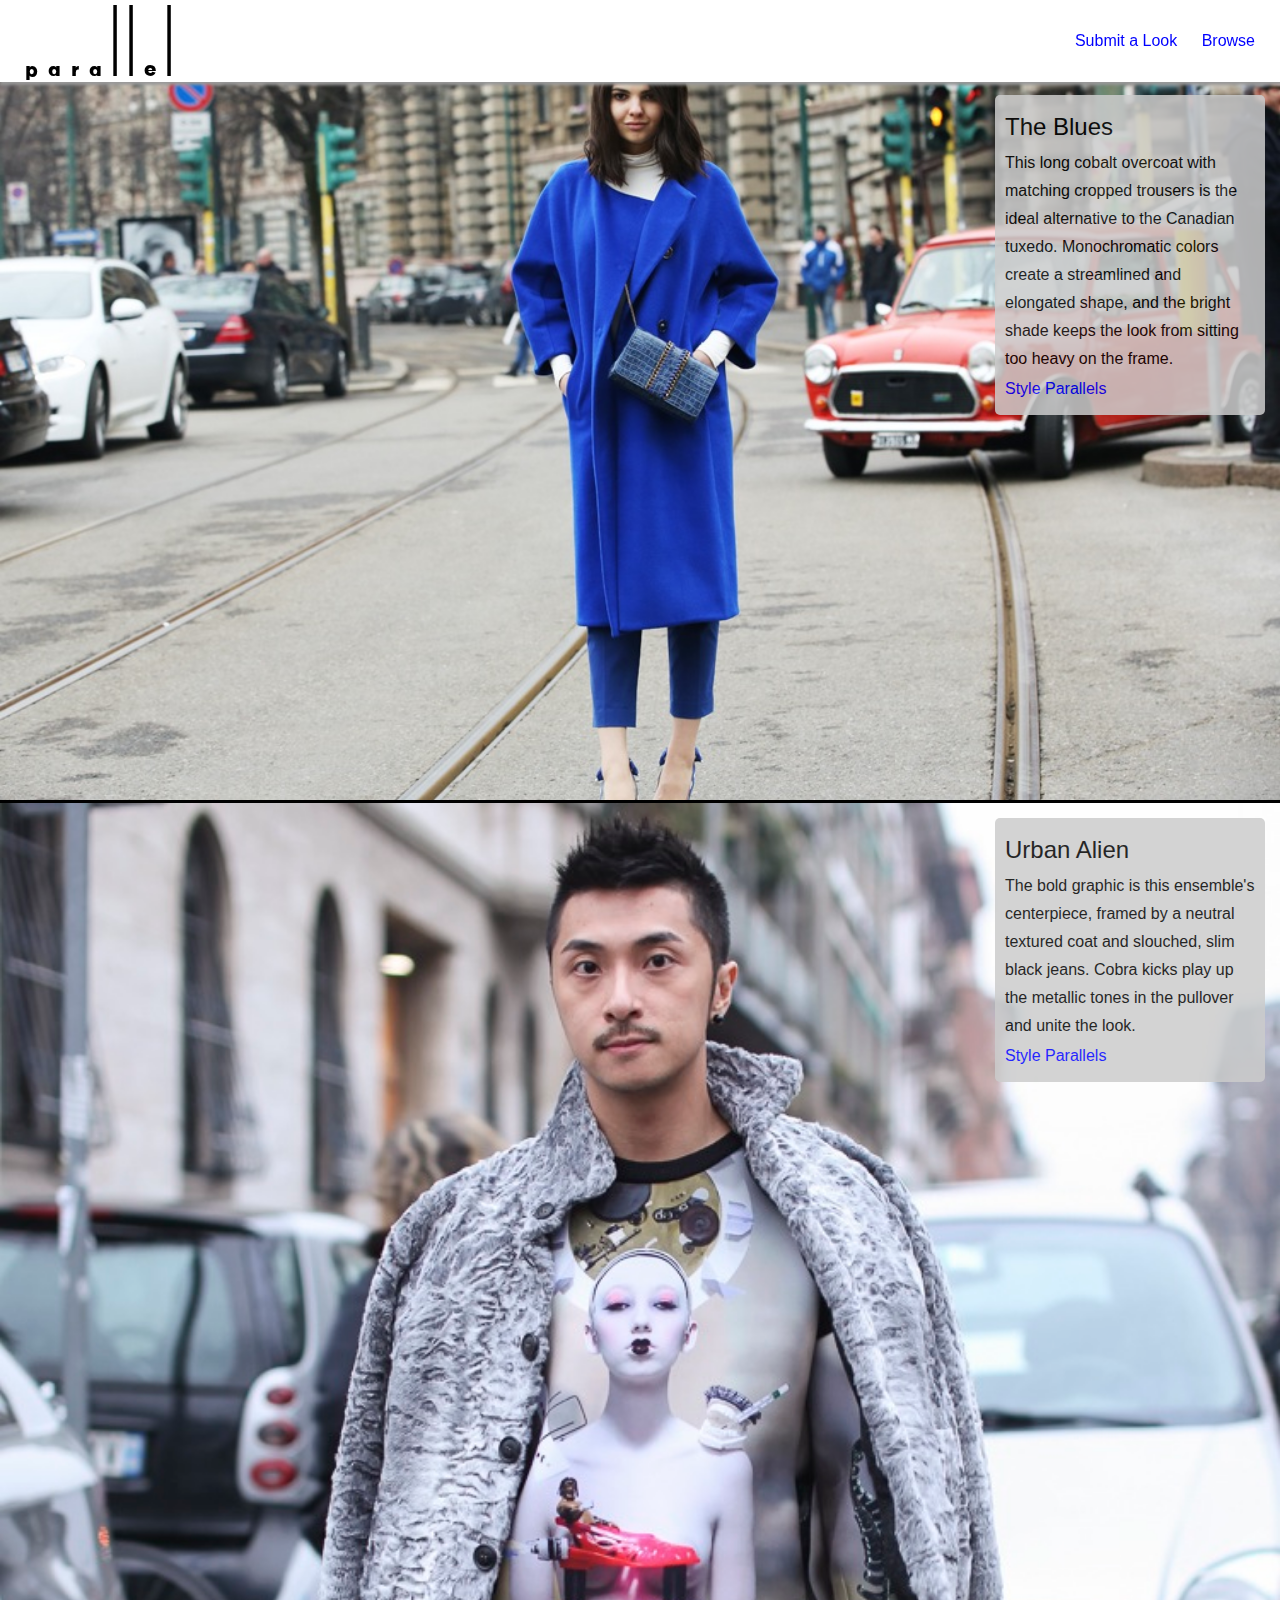
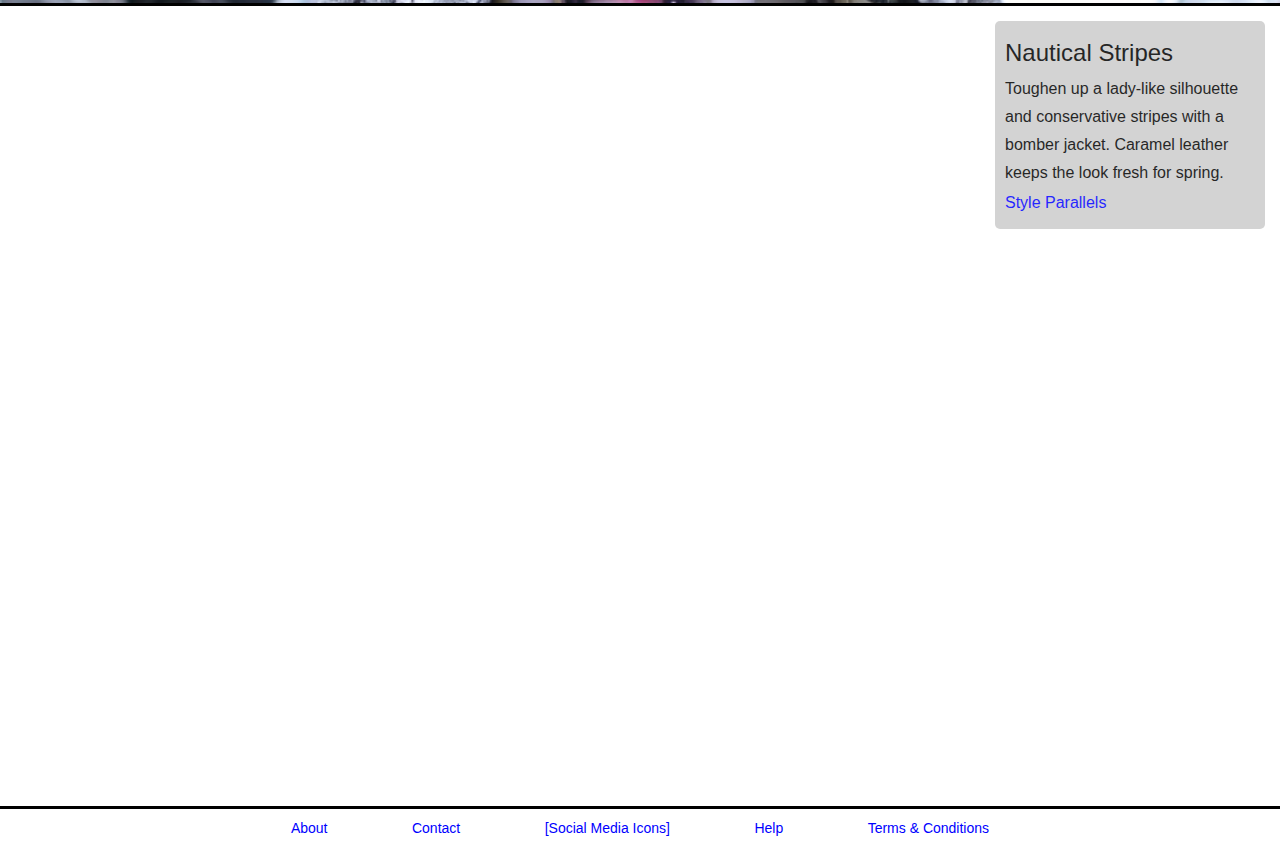
==== index.html @ 2981abd0 "First commit" ====
<!DOCTYPE html>
<html lang="en">
  <head>
    <link type="text/css" rel="stylesheet" href="file.css">
    <meta charset="utf-8">
    <title>Para||e|</title>
  </head>
  <body>
    <header>
        <h1>Parallel</h1>
        <nav>
            <ul>
                <li><a href="#">Submit a Look</a></li>
                <li><a href="#">Browse</a></li>
            </ul>
        </nav>
    </header>
    <section class="look1">
        <div class="infobox1">
            <h2>The Blues</h2>
                <p>This long cobalt overcoat with matching cropped trousers is the ideal alternative to the Canadian tuxedo. Monochromatic colors create a streamlined and elongated shape, and the bright shade keeps the look from sitting too heavy on the frame.</p>
            <ul>
                <li><a href="#">Style Parallels</a></li>
            </ul>
        </div>
	</section>
	 <section class="look2">
        <div class="infobox2">
            <h2>Urban Alien</h2>
                <p>The bold graphic is this ensemble's centerpiece, framed by a neutral textured coat and slouched, slim black jeans. Cobra kicks play up the metallic tones in the pullover and unite the look.</p>
            <ul>
                <li><a href="#">Style Parallels</a></li>
            </ul>
        </div>
	</section>
	<section class="look3">
        <div class="infobox3">
            <h2>Nautical Stripes</h2>
                <p>Toughen up a lady-like silhouette and conservative stripes with a bomber jacket. Caramel leather keeps the look fresh for spring.</p>
            <ul>
                <li><a href="#">Style Parallels</a></li>
            </ul>
        </div>
	</section>

    <footer>
        <ul>
            <li><a href="#">About</a></li>
            <li><a href="#">Contact</a></li>
            <li><a href="#">[Social Media Icons]</a></li> 
            <li><a href="#">Help</a></li>
            <li><a href="#">Terms & Conditions</a></li>
        </ul>
    </footer>
  </body>
</html>
---- file.css ----
/* http://meyerweb.com/eric/tools/css/reset/ 
   v2.0 | 20110126
   License: none (public domain)
*/

html, body, div, span, applet, object, iframe,
h1, h2, h3, h4, h5, h6, p, blockquote, pre,
a, abbr, acronym, address, big, cite, code,
del, dfn, em, img, ins, kbd, q, s, samp,
small, strike, strong, sub, sup, tt, var,
b, u, i, center,
dl, dt, dd, ol, ul, li,
fieldset, form, label, legend,
table, caption, tbody, tfoot, thead, tr, th, td,
article, aside, canvas, details, embed, 
figure, figcaption, footer, header, hgroup, 
menu, nav, output, ruby, section, summary,
time, mark, audio, video {
	margin: 0;
	padding: 0;
	border: 0;
	font-size: 100%;
	font: inherit;
	vertical-align: baseline;
}
/* HTML5 display-role reset for older browsers */
article, aside, details, figcaption, figure, 
footer, header, hgroup, menu, nav, section {
	display: block;
}
body {
	line-height: 1;
}
ol, ul {
	list-style: none;
}
blockquote, q {
	quotes: none;
}
blockquote:before, blockquote:after,
q:before, q:after {
	content: '';
	content: none;
}
table {
	border-collapse: collapse;
	border-spacing: 0;
}




/* Custom Styles */


body {
	background-color: #ffffff;
	font-family: helvetica, arial, sans-serif;
	font-size: 100%;
}

/* Fonts */

@font-face {
	font-family: thiamine;
	src: url('../fonts/thiamine.ttf'),
}

/* Header */

header {
	background-color: #ffffff;
	padding: 5px;
	position: fixed;
    -webkit-box-shadow: 0px 3px 3px 0px #999;
			box-shadow: 0px 3px 3px 0px #999;
	width: 100%;
	z-index: 1000;
}

h1 {
	color: #000000;
	float: left;
	font-family: thiamine, helvetica, arial, sans-serif;
	font-size: 4.5em;
	letter-spacing: 10px;
	padding: 0 20px;
	position: relative;
	top: 5px;
	text-transform: uppercase;
}

nav {
	float: right;
	padding: 5px 20px;
	position: relative;
	top: 15px;
}

nav ul {
	list-style-type: none;
}

nav ul li {
	display: inline;
	font-family: helvetica, arial, sans-serif;
	font-size: 1em;
	padding: 10px;
}

nav a {
	color: blue;
	font-family: helvetica, arial, sans-serif;
	text-decoration: none;
}

nav a:hover {
	color: orange;
	font-family: helvetica, arial, sans-serif;
}

/* Clearfix */

.clearfix:before,
.clearfix:after {
  content: "";
  display: table;
}
.clearfix:after {
  clear: both;
}




/* Outfits */

.look1 {
	background: url(bluecoat.jpg) no-repeat;
	background-size: cover;
	border-bottom: 3px solid black;
	height: 800px;
	position: relative;
	width: 100%;
}


.look2 {
	background: url(menswear.jpg) no-repeat;
	background-size: cover;
	border-bottom: 3px solid black;
	height: 800px;
	position: relative;
	width: 100%;
}

.look3 {
	background: url(apstripes.jpg) no-repeat;
	background-size: cover;
	border-bottom: 3px solid black;
	height: 800px;
	position: relative;
	width: 100%;
}

/* Outfit Info Boxes */

.infobox1 {
	background-color: #cccccc;
	border-radius: 5px;
	opacity:0.85;
	padding: 10px;
	position: absolute;
	right: 15px;
	top: 95px;
	width: 250px;
}

.infobox2 {
	background-color: #cccccc;
	border-radius: 5px;
	opacity:0.85;
	padding: 10px;
	position: absolute;
	right: 15px;
	top: 15px;
	width: 250px;
}

.infobox3 {
	background-color: #cccccc;
	border-radius: 5px;
	opacity:0.85;
	padding: 10px;
	position: absolute;
	right: 15px;
	top: 15px;
	width: 250px;
}

h2 {
	font-family: futura, helvetica, arial, sans-serif;
	font-size: 1.5em;
	margin: 0 auto;
	padding: 10px 0;
}

p {
	font-family: helvetica, arial, sans-serif;
	font-size: 1em;
	line-height: 1.75em;
}

a {
	color: blue;
	font-family: helvetica, arial, sans-serif;
	text-decoration: none;
}

a:hover {
	color: orange;
	font-family: helvetica, arial, sans-serif;
}

ul {
	list-style-type: none;
}

ul li {
	font-family: helvetica, arial, sans-serif;
	line-height: 2em;
}





/* Footer */

footer {
	background-color: #ffffff;
	bottom: 0%;
	margin-top: 5px;
	text-align: center;
	width: 100%;
	z-index: 1000;
}

footer ul {
	list-style-type: none;
}

footer ul li {
	display: inline;
	font-family: helvetica, arial, sans-serif;
	font-size: 0.875em;
	padding: 10px 40px;
}

footer a {
	font-family: helvetica, arial, sans-serif;
	color: blue;
	text-decoration: none;
}

footer a:hover {
	color: orange;
	font-family: helvetica, arial, sans-serif;
}
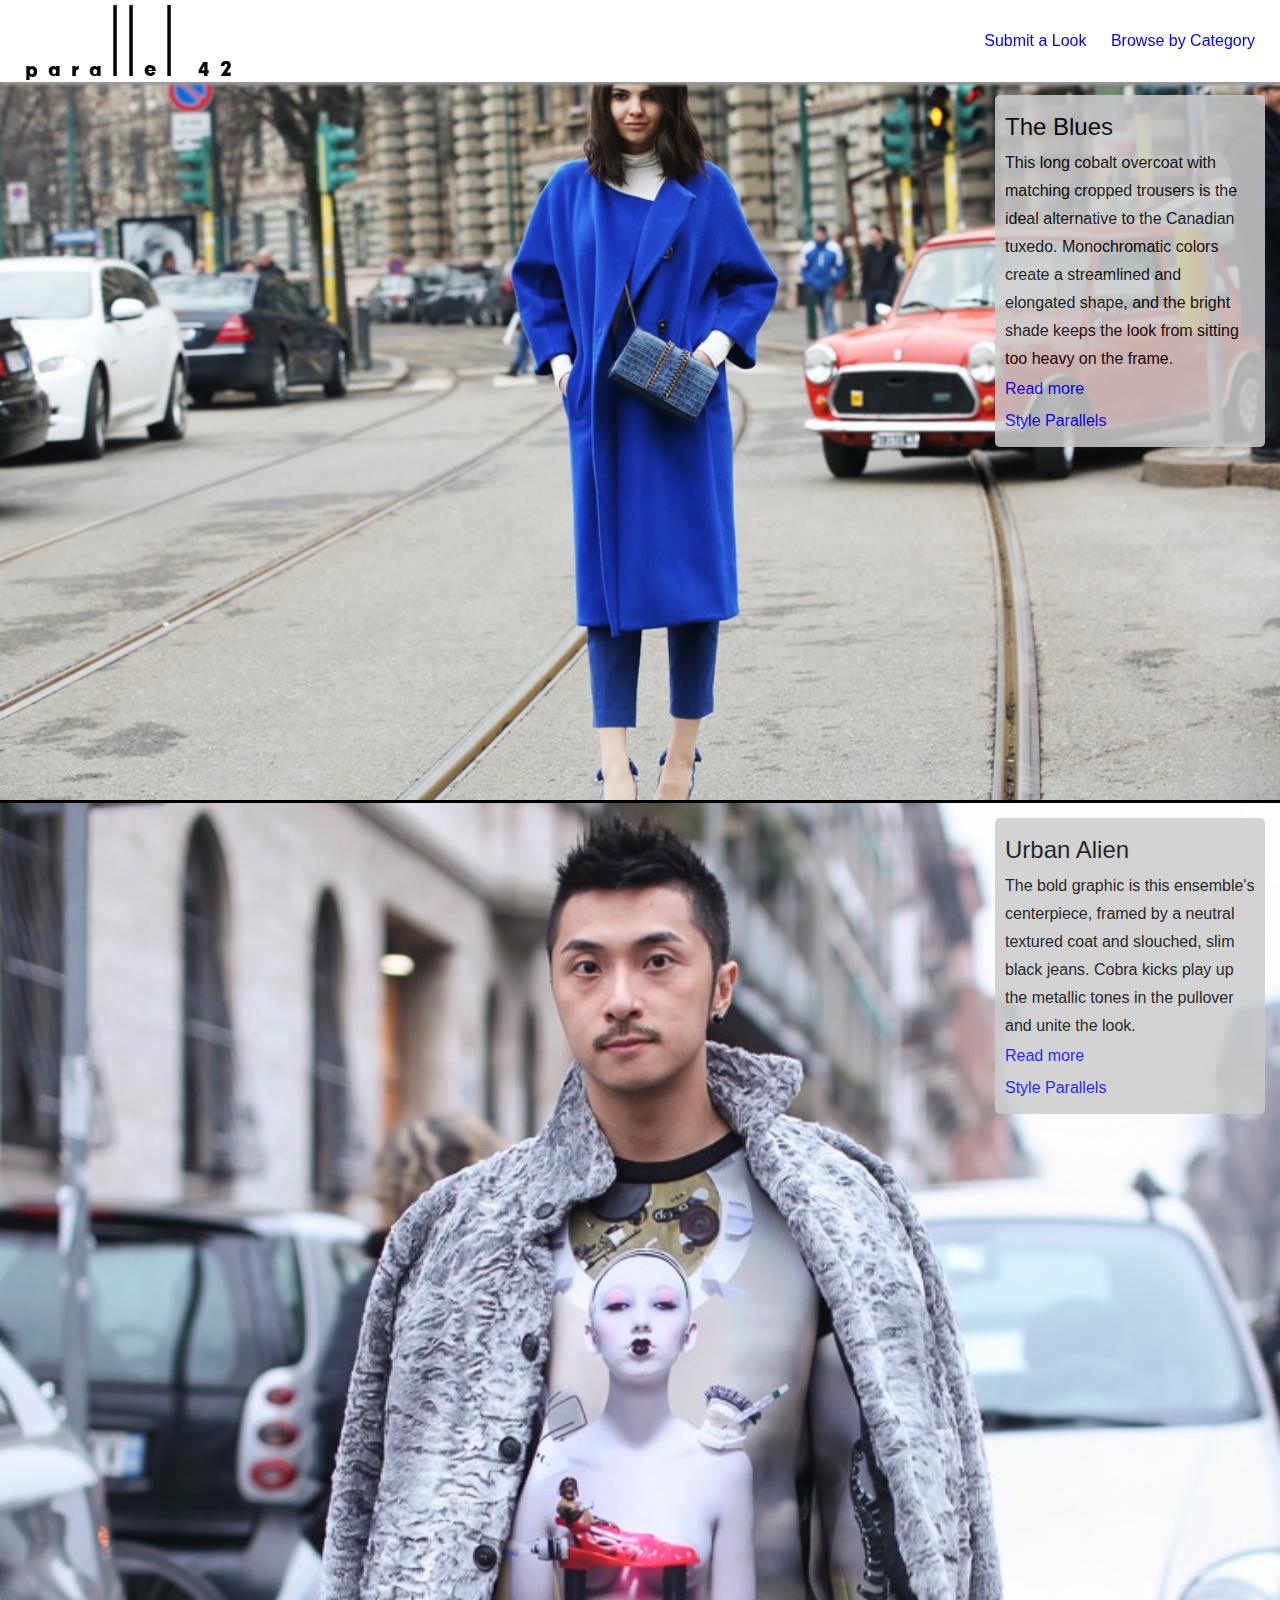
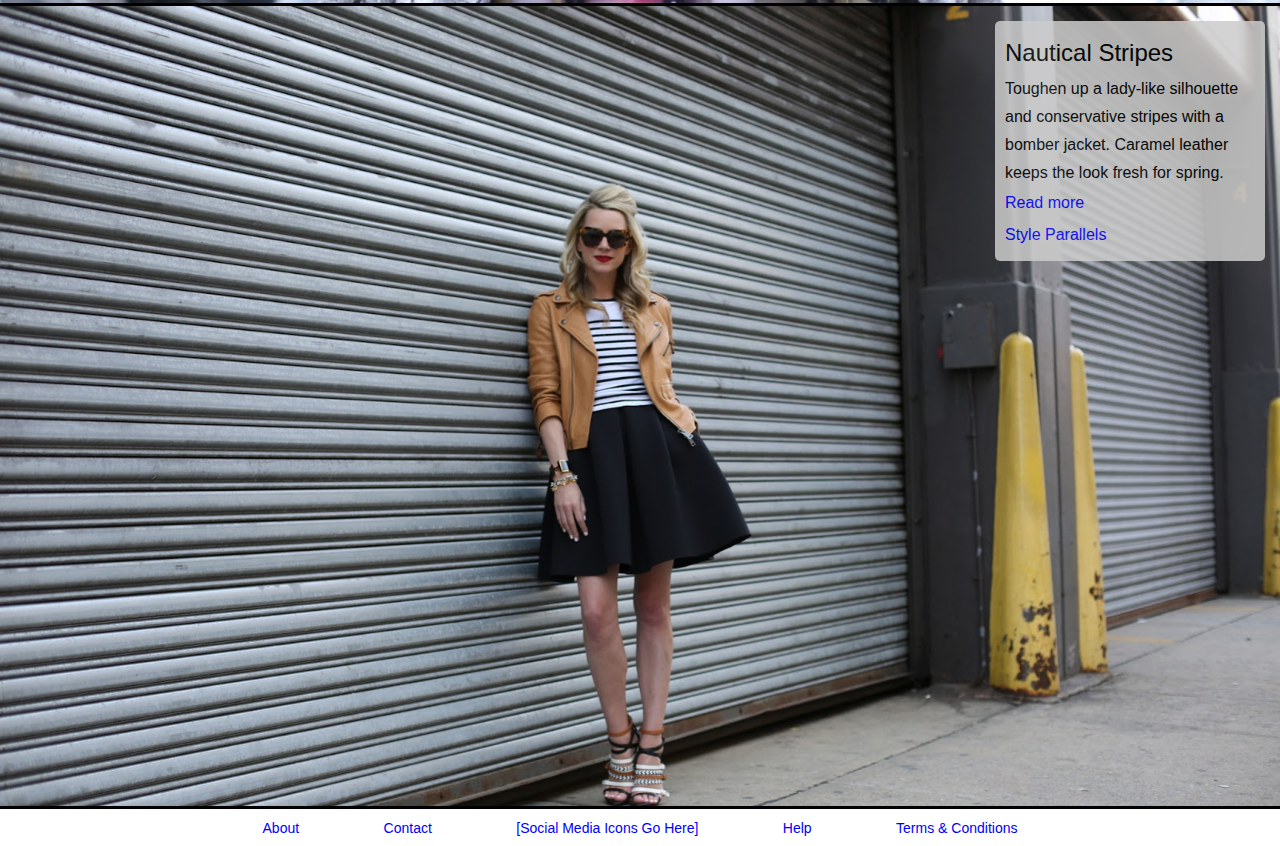
==== commit dda51792: "added the 42 to parallel logo, added read more links to info boxes, third photo still not working" ====
--- a/index.html
+++ b/index.html
@@ -3,15 +3,15 @@
   <head>
     <link type="text/css" rel="stylesheet" href="file.css">
     <meta charset="utf-8">
-    <title>Para||e|</title>
+    <title>Para||e|42</title>
   </head>
   <body>
     <header>
-        <h1>Parallel</h1>
+        <h1>Parallel 42</h1>
         <nav>
             <ul>
                 <li><a href="#">Submit a Look</a></li>
-                <li><a href="#">Browse</a></li>
+                <li><a href="#">Browse by Category</a></li>
             </ul>
         </nav>
     </header>
@@ -20,6 +20,7 @@
             <h2>The Blues</h2>
                 <p>This long cobalt overcoat with matching cropped trousers is the ideal alternative to the Canadian tuxedo. Monochromatic colors create a streamlined and elongated shape, and the bright shade keeps the look from sitting too heavy on the frame.</p>
             <ul>
+                <li><a href="#">Read more</a></li>
                 <li><a href="#">Style Parallels</a></li>
             </ul>
         </div>
@@ -29,6 +30,7 @@
             <h2>Urban Alien</h2>
                 <p>The bold graphic is this ensemble's centerpiece, framed by a neutral textured coat and slouched, slim black jeans. Cobra kicks play up the metallic tones in the pullover and unite the look.</p>
             <ul>
+                <li><a href="#">Read more</a></li>
                 <li><a href="#">Style Parallels</a></li>
             </ul>
         </div>
@@ -38,6 +40,7 @@
             <h2>Nautical Stripes</h2>
                 <p>Toughen up a lady-like silhouette and conservative stripes with a bomber jacket. Caramel leather keeps the look fresh for spring.</p>
             <ul>
+                <li><a href="#">Read more</a></li>
                 <li><a href="#">Style Parallels</a></li>
             </ul>
         </div>
@@ -47,7 +50,7 @@
         <ul>
             <li><a href="#">About</a></li>
             <li><a href="#">Contact</a></li>
-            <li><a href="#">[Social Media Icons]</a></li> 
+            <li><a href="#">[Social Media Icons Go Here]</a></li> 
             <li><a href="#">Help</a></li>
             <li><a href="#">Terms & Conditions</a></li>
         </ul>
--- a/file.css
+++ b/file.css
@@ -155,7 +155,7 @@
 }
 
 .look3 {
-	background: url(apstripes.jpg) no-repeat;
+	background: url(stripes.jpg) no-repeat;
 	background-size: cover;
 	border-bottom: 3px solid black;
 	height: 800px;
